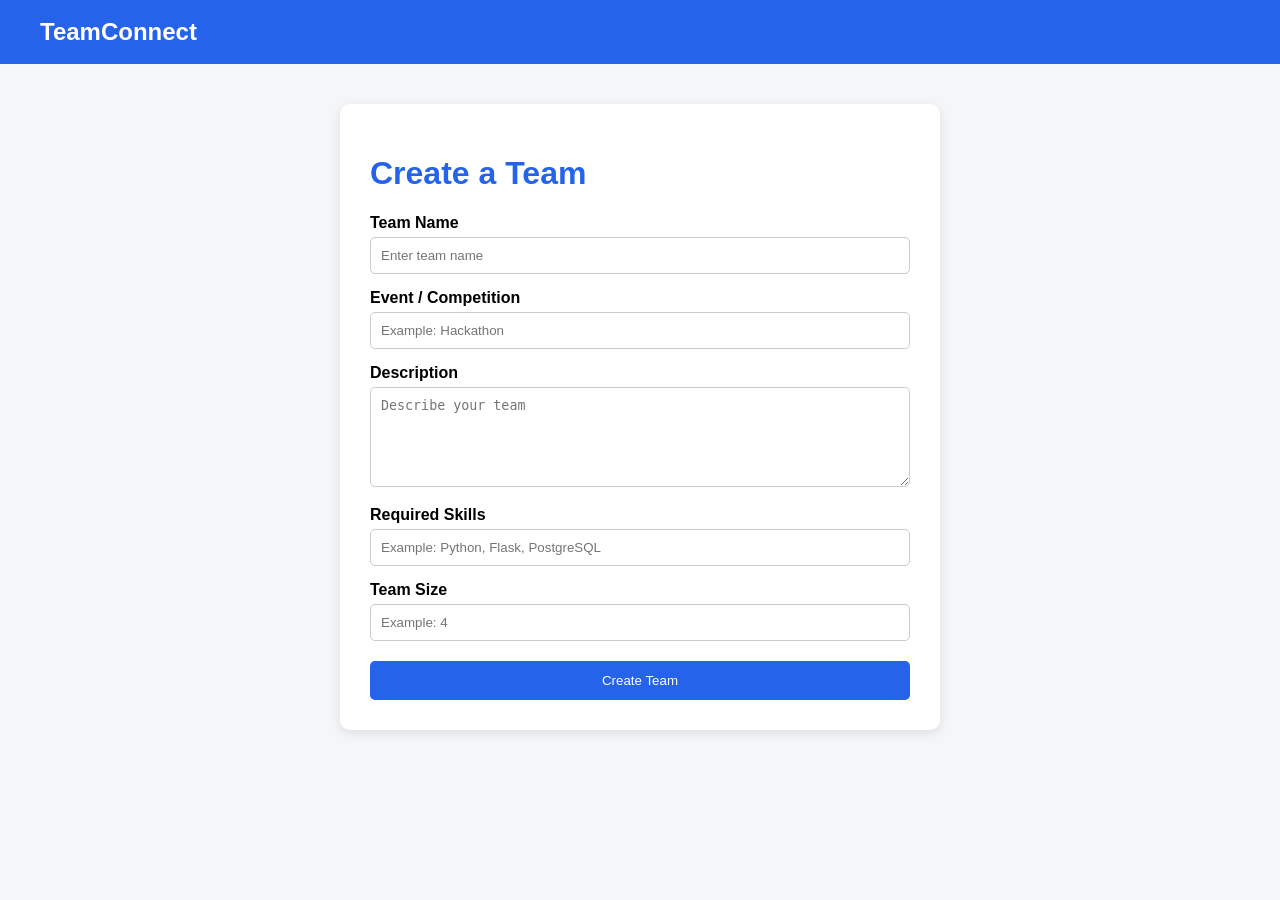
==== templates/create_team.html @ 12aaf3b6 "Add TeamConnect features" ====
<!DOCTYPE html>
<html>

<head>

    <title>Create Team - TeamConnect</title>

    <style>

        body {
            margin: 0;
            font-family: Arial, sans-serif;
            background-color: #f4f6f8;
        }

        .navbar {
            background-color: #2563eb;
            color: white;
            padding: 18px 40px;
        }

        .navbar h2 {
            margin: 0;
        }

        .container {
            width: 600px;
            margin: 40px auto;
        }

        .form-box {
            background-color: white;
            padding: 30px;
            border-radius: 10px;
            box-shadow: 0 3px 12px rgba(0,0,0,0.1);
        }

        h1 {
            color: #2563eb;
        }

        label {
            display: block;
            margin-top: 15px;
            margin-bottom: 5px;
            font-weight: bold;
        }

        input,
        textarea {
            width: 100%;
            padding: 10px;
            box-sizing: border-box;
            border: 1px solid #ccc;
            border-radius: 5px;
        }

        textarea {
            height: 100px;
            resize: vertical;
        }

        button {
            width: 100%;
            margin-top: 20px;
            padding: 12px;
            background-color: #2563eb;
            color: white;
            border: none;
            border-radius: 5px;
            cursor: pointer;
        }

        button:hover {
            background-color: #1d4ed8;
        }

    </style>

</head>

<body>

<div class="navbar">

    <h2>TeamConnect</h2>

</div>


<div class="container">

    <div class="form-box">

        <h1>Create a Team</h1>

        <form method="POST">

            <label>Team Name</label>

            <input
                type="text"
                name="team_name"
                placeholder="Enter team name"
                required
            >


            <label>Event / Competition</label>

            <input
                type="text"
                name="event"
                placeholder="Example: Hackathon"
                required
            >


            <label>Description</label>

            <textarea
                name="description"
                placeholder="Describe your team"
            ></textarea>


            <label>Required Skills</label>

            <input
                type="text"
                name="required_skills"
                placeholder="Example: Python, Flask, PostgreSQL"
            >


            <label>Team Size</label>

            <input
                type="number"
                name="team_size"
                min="2"
                max="20"
                placeholder="Example: 4"
                required
            >


            <button type="submit">
                Create Team
            </button>

        </form>

    </div>

</div>

</body>

</html>
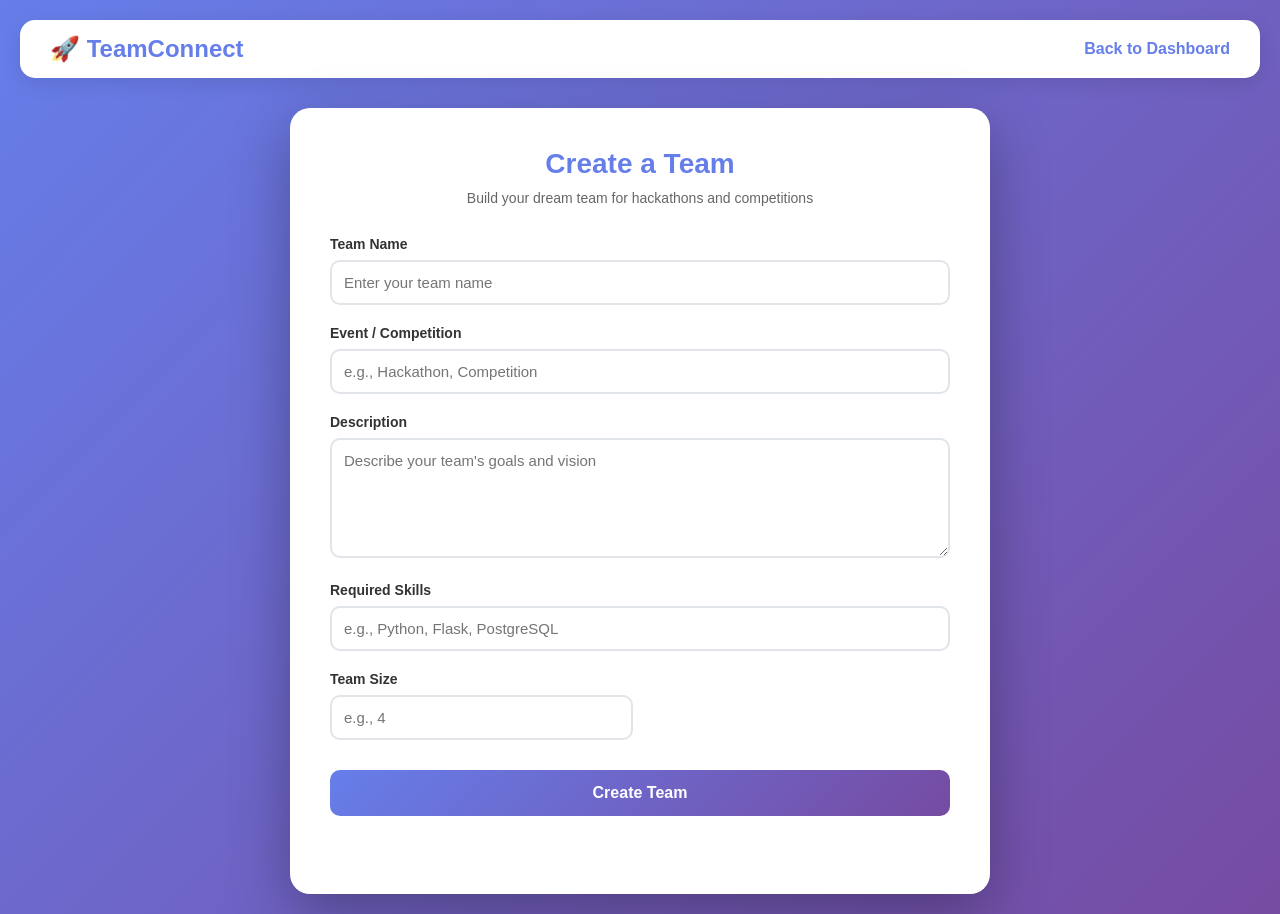
==== commit 317a3308: "added features" ====
--- a/templates/create_team.html
+++ b/templates/create_team.html
@@ -1,160 +1,226 @@
 <!DOCTYPE html>
-<html>
-
+<html lang="en">
 <head>
-
+    <meta charset="UTF-8">
+    <meta name="viewport" content="width=device-width, initial-scale=1.0">
     <title>Create Team - TeamConnect</title>
-
     <style>
+        * {
+            margin: 0;
+            padding: 0;
+            box-sizing: border-box;
+        }
 
         body {
-            margin: 0;
-            font-family: Arial, sans-serif;
-            background-color: #f4f6f8;
+            font-family: 'Segoe UI', Tahoma, Geneva, Verdana, sans-serif;
+            background: linear-gradient(135deg, #667eea 0%, #764ba2 100%);
+            min-height: 100vh;
+            padding: 20px;
         }
 
         .navbar {
-            background-color: #2563eb;
-            color: white;
-            padding: 18px 40px;
+            background: white;
+            padding: 15px 30px;
+            border-radius: 15px;
+            margin-bottom: 30px;
+            box-shadow: 0 5px 20px rgba(0, 0, 0, 0.1);
+            display: flex;
+            justify-content: space-between;
+            align-items: center;
         }
 
         .navbar h2 {
-            margin: 0;
+            color: #667eea;
+            font-size: 24px;
+        }
+
+        .navbar a {
+            color: #667eea;
+            text-decoration: none;
+            font-weight: 600;
         }
 
         .container {
-            width: 600px;
-            margin: 40px auto;
+            max-width: 700px;
+            margin: 0 auto;
         }
 
         .form-box {
-            background-color: white;
-            padding: 30px;
-            border-radius: 10px;
-            box-shadow: 0 3px 12px rgba(0,0,0,0.1);
-        }
-
-        h1 {
-            color: #2563eb;
+            background: white;
+            padding: 40px;
+            border-radius: 20px;
+            box-shadow: 0 20px 60px rgba(0, 0, 0, 0.3);
+            animation: fadeIn 0.5s ease-in;
+        }
+
+        @keyframes fadeIn {
+            from {
+                opacity: 0;
+                transform: translateY(-20px);
+            }
+            to {
+                opacity: 1;
+                transform: translateY(0);
+            }
+        }
+
+        .header {
+            text-align: center;
+            margin-bottom: 30px;
+        }
+
+        .header h1 {
+            color: #667eea;
+            font-size: 28px;
+            margin-bottom: 10px;
+        }
+
+        .header p {
+            color: #666;
+            font-size: 14px;
+        }
+
+        .form-group {
+            margin-bottom: 20px;
         }
 
         label {
             display: block;
-            margin-top: 15px;
-            margin-bottom: 5px;
-            font-weight: bold;
+            margin-bottom: 8px;
+            color: #333;
+            font-weight: 600;
+            font-size: 14px;
         }
 
         input,
+        textarea,
+        select {
+            width: 100%;
+            padding: 12px;
+            border: 2px solid #e1e5e9;
+            border-radius: 10px;
+            font-size: 15px;
+            font-family: inherit;
+            transition: all 0.3s ease;
+            background: white;
+        }
+
+        input:focus,
+        textarea:focus,
+        select:focus {
+            outline: none;
+            border-color: #667eea;
+            box-shadow: 0 0 0 3px rgba(102, 126, 234, 0.1);
+        }
+
         textarea {
-            width: 100%;
-            padding: 10px;
-            box-sizing: border-box;
-            border: 1px solid #ccc;
-            border-radius: 5px;
-        }
-
-        textarea {
-            height: 100px;
+            height: 120px;
             resize: vertical;
         }
 
         button {
             width: 100%;
-            margin-top: 20px;
-            padding: 12px;
-            background-color: #2563eb;
+            padding: 14px;
+            margin-top: 10px;
+            background: linear-gradient(135deg, #667eea 0%, #764ba2 100%);
             color: white;
             border: none;
-            border-radius: 5px;
+            border-radius: 10px;
+            font-size: 16px;
+            font-weight: bold;
             cursor: pointer;
+            transition: all 0.3s ease;
         }
 
         button:hover {
-            background-color: #1d4ed8;
-        }
-
+            transform: translateY(-2px);
+            box-shadow: 0 10px 20px rgba(102, 126, 234, 0.3);
+        }
+
+        button:active {
+            transform: translateY(0);
+        }
+
+        .back-link {
+            text-align: center;
+            margin-top: 20px;
+        }
+
+        .back-link a {
+            color: white;
+            text-decoration: none;
+            font-size: 14px;
+            font-weight: 500;
+        }
+
+        .back-link a:hover {
+            text-decoration: underline;
+        }
+
+        .form-row {
+            display: grid;
+            grid-template-columns: 1fr 1fr;
+            gap: 15px;
+        }
+
+        @media (max-width: 600px) {
+            .form-row {
+                grid-template-columns: 1fr;
+            }
+        }
     </style>
-
 </head>
 
 <body>
 
 <div class="navbar">
-
-    <h2>TeamConnect</h2>
-
+    <h2>🚀 TeamConnect</h2>
+    <a href="/dashboard">Back to Dashboard</a>
 </div>
 
-
 <div class="container">
-
     <div class="form-box">
-
-        <h1>Create a Team</h1>
+        <div class="header">
+            <h1>Create a Team</h1>
+            <p>Build your dream team for hackathons and competitions</p>
+        </div>
 
         <form method="POST">
-
-            <label>Team Name</label>
-
-            <input
-                type="text"
-                name="team_name"
-                placeholder="Enter team name"
-                required
-            >
-
-
-            <label>Event / Competition</label>
-
-            <input
-                type="text"
-                name="event"
-                placeholder="Example: Hackathon"
-                required
-            >
-
-
-            <label>Description</label>
-
-            <textarea
-                name="description"
-                placeholder="Describe your team"
-            ></textarea>
-
-
-            <label>Required Skills</label>
-
-            <input
-                type="text"
-                name="required_skills"
-                placeholder="Example: Python, Flask, PostgreSQL"
-            >
-
-
-            <label>Team Size</label>
-
-            <input
-                type="number"
-                name="team_size"
-                min="2"
-                max="20"
-                placeholder="Example: 4"
-                required
-            >
-
-
-            <button type="submit">
-                Create Team
-            </button>
-
+            <div class="form-group">
+                <label for="team_name">Team Name</label>
+                <input type="text" id="team_name" name="team_name" placeholder="Enter your team name" required>
+            </div>
+
+            <div class="form-group">
+                <label for="event">Event / Competition</label>
+                <input type="text" id="event" name="event" placeholder="e.g., Hackathon, Competition" required>
+            </div>
+
+            <div class="form-group">
+                <label for="description">Description</label>
+                <textarea id="description" name="description" placeholder="Describe your team's goals and vision"></textarea>
+            </div>
+
+            <div class="form-group">
+                <label for="required_skills">Required Skills</label>
+                <input type="text" id="required_skills" name="required_skills" placeholder="e.g., Python, Flask, PostgreSQL">
+            </div>
+
+            <div class="form-row">
+                <div class="form-group">
+                    <label for="team_size">Team Size</label>
+                    <input type="number" id="team_size" name="team_size" min="2" max="20" placeholder="e.g., 4" required>
+                </div>
+            </div>
+
+            <button type="submit">Create Team</button>
         </form>
 
+        <div class="back-link">
+            <a href="/dashboard">← Cancel and go back</a>
+        </div>
     </div>
-
 </div>
 
 </body>
-
 </html>
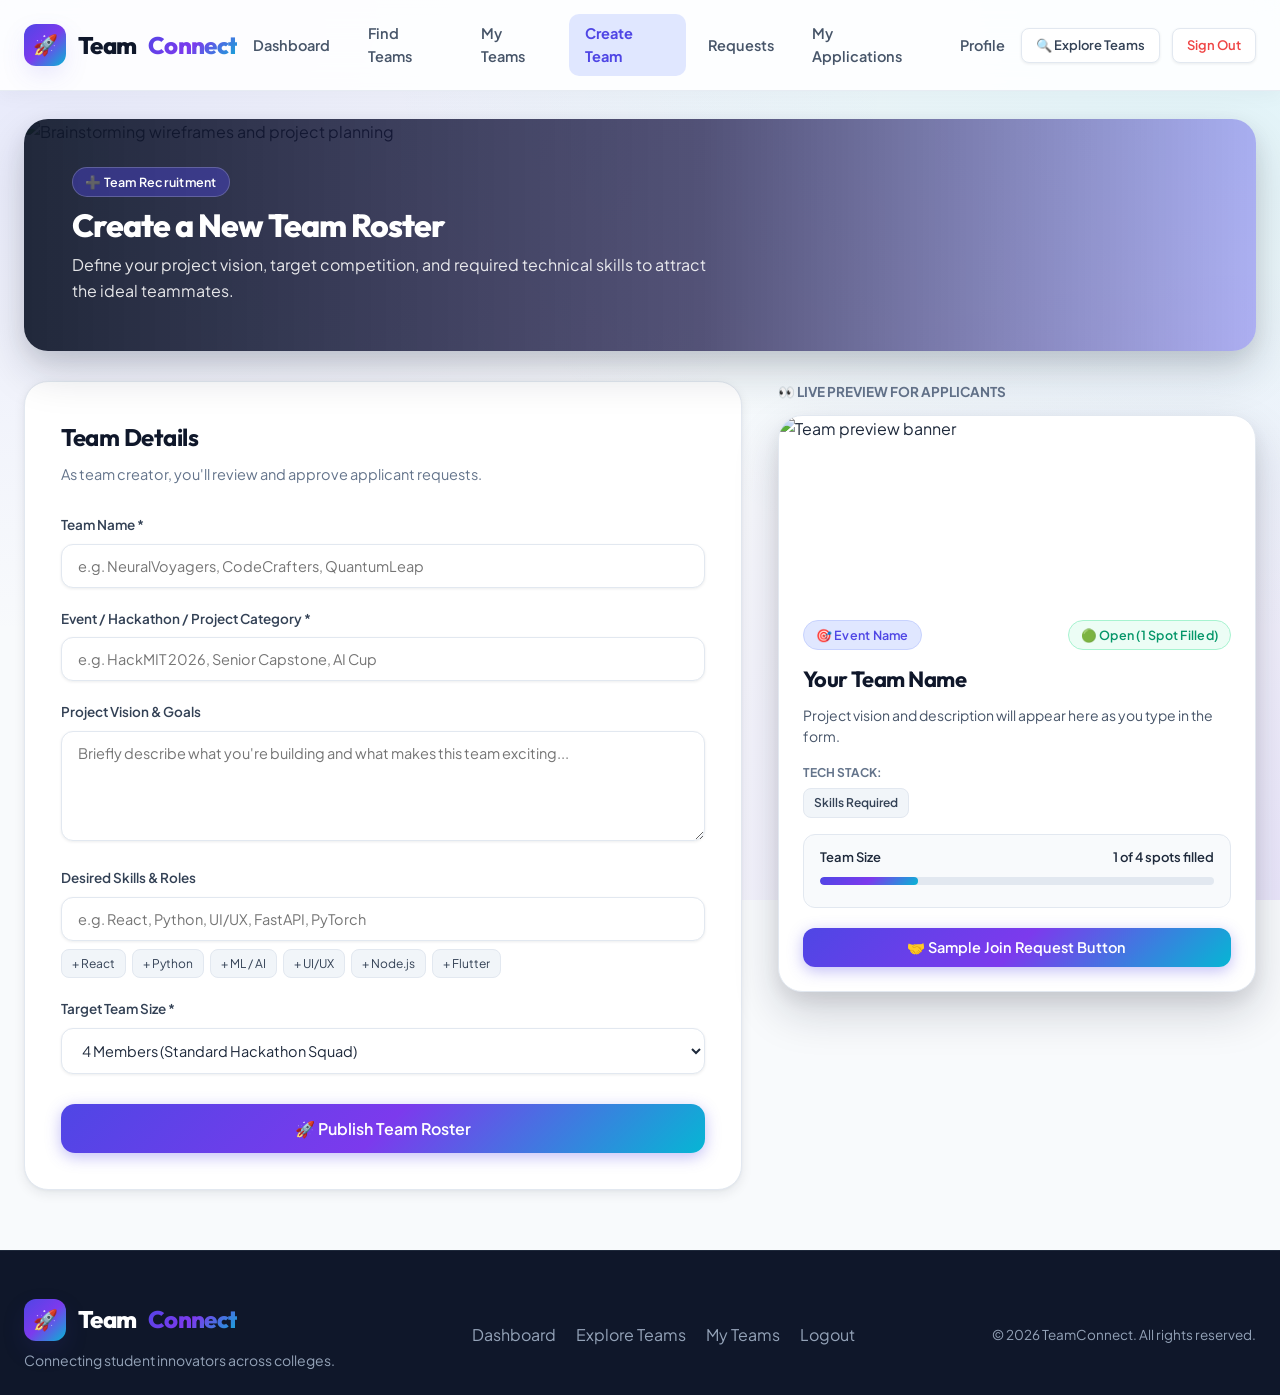
==== commit ccdbfbdf: "updated frontend" ====
--- a/templates/create_team.html
+++ b/templates/create_team.html
@@ -3,224 +3,279 @@
 <head>
     <meta charset="UTF-8">
     <meta name="viewport" content="width=device-width, initial-scale=1.0">
-    <title>Create Team - TeamConnect</title>
+    <title>Create New Team — TeamConnect</title>
+    <link rel="stylesheet" href="/static/css/style.css">
     <style>
-        * {
-            margin: 0;
-            padding: 0;
-            box-sizing: border-box;
-        }
-
-        body {
-            font-family: 'Segoe UI', Tahoma, Geneva, Verdana, sans-serif;
-            background: linear-gradient(135deg, #667eea 0%, #764ba2 100%);
-            min-height: 100vh;
-            padding: 20px;
-        }
-
-        .navbar {
-            background: white;
-            padding: 15px 30px;
-            border-radius: 15px;
-            margin-bottom: 30px;
-            box-shadow: 0 5px 20px rgba(0, 0, 0, 0.1);
+        .page-container {
+            max-width: 1320px;
+            margin: 28px auto 60px;
+            padding: 0 24px;
+            width: 100%;
+        }
+        .create-grid {
+            display: grid;
+            grid-template-columns: 1.2fr 0.8fr;
+            gap: 36px;
+            align-items: start;
+        }
+        .form-card {
+            background: var(--white);
+            border-radius: 24px;
+            padding: 36px;
+            border: 1px solid var(--slate-200);
+            box-shadow: var(--shadow-md);
+        }
+        .preview-sticky-card {
+            position: sticky;
+            top: 100px;
+            background: var(--white);
+            border-radius: 24px;
+            border: 1px solid var(--slate-200);
+            box-shadow: var(--shadow-xl);
+            overflow: hidden;
+        }
+        .preview-header-img {
+            height: 180px;
+            width: 100%;
+            object-fit: cover;
+        }
+        .preview-card-body {
+            padding: 24px;
+        }
+        .suggest-tags {
             display: flex;
-            justify-content: space-between;
-            align-items: center;
-        }
-
-        .navbar h2 {
-            color: #667eea;
-            font-size: 24px;
-        }
-
-        .navbar a {
-            color: #667eea;
-            text-decoration: none;
-            font-weight: 600;
-        }
-
-        .container {
-            max-width: 700px;
-            margin: 0 auto;
-        }
-
-        .form-box {
-            background: white;
-            padding: 40px;
-            border-radius: 20px;
-            box-shadow: 0 20px 60px rgba(0, 0, 0, 0.3);
-            animation: fadeIn 0.5s ease-in;
-        }
-
-        @keyframes fadeIn {
-            from {
-                opacity: 0;
-                transform: translateY(-20px);
-            }
-            to {
-                opacity: 1;
-                transform: translateY(0);
-            }
-        }
-
-        .header {
-            text-align: center;
-            margin-bottom: 30px;
-        }
-
-        .header h1 {
-            color: #667eea;
-            font-size: 28px;
-            margin-bottom: 10px;
-        }
-
-        .header p {
-            color: #666;
-            font-size: 14px;
-        }
-
-        .form-group {
-            margin-bottom: 20px;
-        }
-
-        label {
-            display: block;
-            margin-bottom: 8px;
-            color: #333;
-            font-weight: 600;
-            font-size: 14px;
-        }
-
-        input,
-        textarea,
-        select {
-            width: 100%;
-            padding: 12px;
-            border: 2px solid #e1e5e9;
-            border-radius: 10px;
-            font-size: 15px;
-            font-family: inherit;
-            transition: all 0.3s ease;
-            background: white;
-        }
-
-        input:focus,
-        textarea:focus,
-        select:focus {
-            outline: none;
-            border-color: #667eea;
-            box-shadow: 0 0 0 3px rgba(102, 126, 234, 0.1);
-        }
-
-        textarea {
-            height: 120px;
-            resize: vertical;
-        }
-
-        button {
-            width: 100%;
-            padding: 14px;
-            margin-top: 10px;
-            background: linear-gradient(135deg, #667eea 0%, #764ba2 100%);
-            color: white;
-            border: none;
-            border-radius: 10px;
-            font-size: 16px;
-            font-weight: bold;
+            flex-wrap: wrap;
+            gap: 6px;
+            margin-top: 8px;
+        }
+        .suggest-tag {
+            font-size: 12px;
+            padding: 4px 10px;
+            border-radius: 8px;
+            background: var(--slate-100);
+            color: var(--slate-700);
             cursor: pointer;
-            transition: all 0.3s ease;
-        }
-
-        button:hover {
-            transform: translateY(-2px);
-            box-shadow: 0 10px 20px rgba(102, 126, 234, 0.3);
-        }
-
-        button:active {
-            transform: translateY(0);
-        }
-
-        .back-link {
-            text-align: center;
-            margin-top: 20px;
-        }
-
-        .back-link a {
-            color: white;
-            text-decoration: none;
-            font-size: 14px;
-            font-weight: 500;
-        }
-
-        .back-link a:hover {
-            text-decoration: underline;
-        }
-
-        .form-row {
-            display: grid;
-            grid-template-columns: 1fr 1fr;
-            gap: 15px;
-        }
-
-        @media (max-width: 600px) {
-            .form-row {
+            border: 1px solid var(--slate-200);
+            transition: all 0.2s ease;
+        }
+        .suggest-tag:hover {
+            background: var(--primary-light);
+            color: var(--primary);
+            border-color: #c7d2fe;
+        }
+        @media (max-width: 960px) {
+            .create-grid {
                 grid-template-columns: 1fr;
+            }
+            .preview-sticky-card {
+                position: static;
             }
         }
     </style>
 </head>
-
 <body>
 
-<div class="navbar">
-    <h2>🚀 TeamConnect</h2>
-    <a href="/dashboard">Back to Dashboard</a>
-</div>
-
-<div class="container">
-    <div class="form-box">
-        <div class="header">
-            <h1>Create a Team</h1>
-            <p>Build your dream team for hackathons and competitions</p>
-        </div>
-
-        <form method="POST">
-            <div class="form-group">
-                <label for="team_name">Team Name</label>
-                <input type="text" id="team_name" name="team_name" placeholder="Enter your team name" required>
-            </div>
-
-            <div class="form-group">
-                <label for="event">Event / Competition</label>
-                <input type="text" id="event" name="event" placeholder="e.g., Hackathon, Competition" required>
-            </div>
-
-            <div class="form-group">
-                <label for="description">Description</label>
-                <textarea id="description" name="description" placeholder="Describe your team's goals and vision"></textarea>
-            </div>
-
-            <div class="form-group">
-                <label for="required_skills">Required Skills</label>
-                <input type="text" id="required_skills" name="required_skills" placeholder="e.g., Python, Flask, PostgreSQL">
-            </div>
-
-            <div class="form-row">
-                <div class="form-group">
-                    <label for="team_size">Team Size</label>
-                    <input type="number" id="team_size" name="team_size" min="2" max="20" placeholder="e.g., 4" required>
-                </div>
-            </div>
-
-            <button type="submit">Create Team</button>
-        </form>
-
-        <div class="back-link">
-            <a href="/dashboard">← Cancel and go back</a>
+    <!-- Unified Navbar -->
+    <header class="tc-navbar">
+        <div class="tc-nav-container">
+            <a href="/dashboard" class="tc-logo">
+                <div class="tc-logo-badge">🚀</div>
+                Team<span>Connect</span>
+            </a>
+            <nav class="tc-nav-links">
+                <a href="/dashboard" class="tc-nav-link">Dashboard</a>
+                <a href="/find-teams" class="tc-nav-link">Find Teams</a>
+                <a href="/my-teams" class="tc-nav-link">My Teams</a>
+                <a href="/create-team" class="tc-nav-link active">Create Team</a>
+                <a href="/requests" class="tc-nav-link">Requests</a>
+                <a href="/my-requests" class="tc-nav-link">My Applications</a>
+                <a href="/profile" class="tc-nav-link">Profile</a>
+            </nav>
+            <div class="tc-nav-actions">
+                <a href="/find-teams" class="tc-btn tc-btn-secondary tc-btn-sm">🔍 Explore Teams</a>
+                <a href="/logout" class="tc-btn tc-btn-secondary tc-btn-sm" style="color: var(--danger);">Sign Out</a>
+            </div>
+        </div>
+    </header>
+
+    <div class="page-container">
+        <!-- Hero Photo Banner -->
+        <div class="tc-hero-photo-banner" style="min-height: 220px; margin-bottom: 30px;">
+            <img class="tc-hero-bg-img" src="https://images.unsplash.com/photo-1531403009284-440f080d1e12?auto=format&fit=crop&w=1200&q=80" alt="Brainstorming wireframes and project planning">
+            <div class="tc-hero-overlay"></div>
+            <div class="tc-hero-content">
+                <div class="tc-badge tc-badge-primary" style="margin-bottom: 10px; background: rgba(79, 70, 229, 0.4); color: white; border: 1px solid rgba(255,255,255,0.2);">
+                    ➕ Team Recruitment
+                </div>
+                <h1 class="tc-hero-title" style="font-size: 32px; margin-bottom: 8px;">Create a New Team Roster</h1>
+                <p class="tc-hero-subtitle" style="margin-bottom: 0;">
+                    Define your project vision, target competition, and required technical skills to attract the ideal teammates.
+                </p>
+            </div>
+        </div>
+
+        <div class="create-grid">
+            <!-- Form Card -->
+            <div class="form-card">
+                <h2 style="font-size: 24px; margin-bottom: 6px; color: var(--slate-900);">Team Details</h2>
+                <p style="color: var(--slate-500); font-size: 14.5px; margin-bottom: 28px;">As team creator, you'll review and approve applicant requests.</p>
+
+                <form method="POST" action="/create-team">
+                    <div class="tc-form-group">
+                        <label class="tc-label" for="team_name">Team Name *</label>
+                        <input class="tc-input" type="text" id="team_name" name="team_name" placeholder="e.g. NeuralVoyagers, CodeCrafters, QuantumLeap" required oninput="updateLivePreview()">
+                    </div>
+
+                    <div class="tc-form-group">
+                        <label class="tc-label" for="event">Event / Hackathon / Project Category *</label>
+                        <input class="tc-input" type="text" id="event" name="event" placeholder="e.g. HackMIT 2026, Senior Capstone, AI Cup" required oninput="updateLivePreview()">
+                    </div>
+
+                    <div class="tc-form-group">
+                        <label class="tc-label" for="description">Project Vision & Goals</label>
+                        <textarea class="tc-textarea" id="description" name="description" placeholder="Briefly describe what you're building and what makes this team exciting..." oninput="updateLivePreview()"></textarea>
+                    </div>
+
+                    <div class="tc-form-group">
+                        <label class="tc-label" for="required_skills">Desired Skills & Roles</label>
+                        <input class="tc-input" type="text" id="required_skills" name="required_skills" placeholder="e.g. React, Python, UI/UX, FastAPI, PyTorch" oninput="updateLivePreview()">
+                        <div class="suggest-tags">
+                            <span class="suggest-tag" onclick="appendSkill('React')">+ React</span>
+                            <span class="suggest-tag" onclick="appendSkill('Python')">+ Python</span>
+                            <span class="suggest-tag" onclick="appendSkill('Machine Learning')">+ ML / AI</span>
+                            <span class="suggest-tag" onclick="appendSkill('UI/UX Figma')">+ UI/UX</span>
+                            <span class="suggest-tag" onclick="appendSkill('Node.js')">+ Node.js</span>
+                            <span class="suggest-tag" onclick="appendSkill('Flutter')">+ Flutter</span>
+                        </div>
+                    </div>
+
+                    <div class="tc-form-group">
+                        <label class="tc-label" for="team_size">Target Team Size *</label>
+                        <select class="tc-select" id="team_size" name="team_size" required onchange="updateLivePreview()">
+                            <option value="2">2 Members (Duo)</option>
+                            <option value="3">3 Members (Trio)</option>
+                            <option value="4" selected>4 Members (Standard Hackathon Squad)</option>
+                            <option value="5">5 Members</option>
+                            <option value="6">6 Members</option>
+                            <option value="8">8 Members (Large Capstone Group)</option>
+                        </select>
+                    </div>
+
+                    <button type="submit" class="tc-btn tc-btn-primary tc-btn-lg" style="width: 100%; margin-top: 10px;">
+                        🚀 Publish Team Roster
+                    </button>
+                </form>
+            </div>
+
+            <!-- Live Card Preview -->
+            <div>
+                <div style="font-size: 13.5px; font-weight: 700; color: var(--slate-500); text-transform: uppercase; margin-bottom: 12px; display: flex; align-items: center; gap: 6px;">
+                    <span>👀 Live Preview for Applicants</span>
+                </div>
+                <div class="preview-sticky-card">
+                    <img class="preview-header-img" src="https://images.unsplash.com/photo-1504384308090-c894fdcc538d?auto=format&fit=crop&w=600&q=80" alt="Team preview banner">
+                    <div class="preview-card-body">
+                        <div style="display: flex; justify-content: space-between; align-items: center; margin-bottom: 12px;">
+                            <span class="tc-badge tc-badge-primary" id="preview-event">🎯 Event Name</span>
+                            <span class="tc-badge tc-badge-open">🟢 Open (1 Spot Filled)</span>
+                        </div>
+                        <h3 id="preview-name" style="font-size: 22px; color: var(--slate-900); margin-bottom: 8px;">Your Team Name</h3>
+                        <p id="preview-desc" style="color: var(--slate-600); font-size: 14px; line-height: 1.5; margin-bottom: 16px;">
+                            Project vision and description will appear here as you type in the form.
+                        </p>
+                        
+                        <div style="margin-bottom: 16px;">
+                            <div style="font-size: 12px; font-weight: 700; color: var(--slate-500); margin-bottom: 6px;">TECH STACK:</div>
+                            <div id="preview-skills" style="display: flex; flex-wrap: wrap; gap: 6px;">
+                                <span class="tc-skill-tag">Skills Required</span>
+                            </div>
+                        </div>
+
+                        <div style="background: var(--slate-50); padding: 12px 16px; border-radius: 12px; border: 1px solid var(--slate-200); margin-bottom: 20px;">
+                            <div style="display: flex; justify-content: space-between; font-size: 13px; font-weight: 600;">
+                                <span>Team Size</span>
+                                <span id="preview-capacity">1 of 4 spots filled</span>
+                            </div>
+                            <div class="tc-progress">
+                                <div class="tc-progress-bar" id="preview-progress" style="width: 25%;"></div>
+                            </div>
+                        </div>
+
+                        <button class="tc-btn tc-btn-primary" style="width: 100%;" disabled>
+                            🤝 Sample Join Request Button
+                        </button>
+                    </div>
+                </div>
+            </div>
         </div>
     </div>
-</div>
+
+    <!-- Global Footer -->
+    <footer class="tc-footer">
+        <div class="tc-footer-content">
+            <div>
+                <div class="tc-logo" style="color: white; margin-bottom: 8px;">
+                    <div class="tc-logo-badge">🚀</div>
+                    Team<span style="color: #818cf8;">Connect</span>
+                </div>
+                <p style="font-size: 14px;">Connecting student innovators across colleges.</p>
+            </div>
+            <div class="tc-footer-links">
+                <a href="/dashboard">Dashboard</a>
+                <a href="/find-teams">Explore Teams</a>
+                <a href="/my-teams">My Teams</a>
+                <a href="/logout">Logout</a>
+            </div>
+            <p style="font-size: 13.5px;">© 2026 TeamConnect. All rights reserved.</p>
+        </div>
+    </footer>
+
+    <script>
+        function appendSkill(skill) {
+            const input = document.getElementById('required_skills');
+            if (!input.value) {
+                input.value = skill;
+            } else if (!input.value.includes(skill)) {
+                input.value += ', ' + skill;
+            }
+            updateLivePreview();
+        }
+
+        function updateLivePreview() {
+            const name = document.getElementById('team_name').value.trim();
+            const event = document.getElementById('event').value.trim();
+            const desc = document.getElementById('description').value.trim();
+            const skills = document.getElementById('required_skills').value.trim();
+            const size = document.getElementById('team_size').value;
+
+            document.getElementById('preview-name').textContent = name || 'Your Team Name';
+            document.getElementById('preview-event').textContent = event ? '🎯 ' + event : '🎯 Event Name';
+            document.getElementById('preview-desc').textContent = desc || 'Project vision and description will appear here as you type in the form.';
+            document.getElementById('preview-capacity').textContent = `1 of ${size} spots filled`;
+            
+            const pct = Math.round((1 / parseInt(size)) * 100);
+            document.getElementById('preview-progress').style.width = pct + '%';
+
+            const skillsContainer = document.getElementById('preview-skills');
+            skillsContainer.innerHTML = '';
+            if (skills) {
+                skills.split(',').forEach(s => {
+                    const trimmed = s.trim();
+                    if (trimmed) {
+                        const tag = document.createElement('span');
+                        tag.className = 'tc-skill-tag';
+                        tag.textContent = trimmed;
+                        skillsContainer.appendChild(tag);
+                    }
+                });
+            } else {
+                const tag = document.createElement('span');
+                tag.className = 'tc-skill-tag';
+                tag.textContent = 'Open Stack';
+                skillsContainer.appendChild(tag);
+            }
+        }
+    </script>
 
 </body>
 </html>
--- a/static/css/style.css
+++ b/static/css/style.css
@@ -0,0 +1,631 @@
+/* ==========================================================================
+   TeamConnect Design System — Ultra-Modern Campus Collaboration Platform
+   ========================================================================== */
+
+@import url('https://fonts.googleapis.com/css2?family=Outfit:wght@400;500;600;700;800&family=Plus+Jakarta+Sans:wght@300;400;500;600;700;800&display=swap');
+
+:root {
+    /* Brand Colors */
+    --primary: #4f46e5;
+    --primary-hover: #4338ca;
+    --primary-light: #e0e7ff;
+    --primary-glow: rgba(79, 70, 229, 0.35);
+    
+    --secondary: #8b5cf6;
+    --secondary-hover: #7c3aed;
+    --secondary-light: #ede9fe;
+    
+    --accent: #06b6d4;
+    --accent-glow: rgba(6, 182, 212, 0.35);
+
+    --success: #10b981;
+    --success-light: #d1fae5;
+    --warning: #f59e0b;
+    --warning-light: #fef3c7;
+    --danger: #ef4444;
+    --danger-light: #fee2e2;
+
+    /* Neutrals & Dark Theme Accents */
+    --slate-900: #0f172a;
+    --slate-800: #1e293b;
+    --slate-700: #334155;
+    --slate-600: #475569;
+    --slate-500: #64748b;
+    --slate-400: #94a3b8;
+    --slate-300: #cbd5e1;
+    --slate-200: #e2e8f0;
+    --slate-100: #f1f5f9;
+    --slate-50: #f8fafc;
+    --white: #ffffff;
+
+    /* Gradients */
+    --grad-primary: linear-gradient(135deg, #4f46e5 0%, #7c3aed 50%, #06b6d4 100%);
+    --grad-hero: linear-gradient(135deg, #1e1b4b 0%, #312e81 40%, #4338ca 100%);
+    --grad-card-glow: radial-gradient(circle at top left, rgba(99, 102, 241, 0.15), transparent 70%);
+    --grad-mesh: radial-gradient(at 0% 0%, rgba(99, 102, 241, 0.12) 0px, transparent 50%),
+                 radial-gradient(at 100% 100%, rgba(139, 92, 246, 0.12) 0px, transparent 50%),
+                 radial-gradient(at 100% 0%, rgba(6, 182, 212, 0.10) 0px, transparent 50%);
+
+    /* Shadows */
+    --shadow-sm: 0 1px 3px rgba(15, 23, 42, 0.08);
+    --shadow-md: 0 4px 12px rgba(15, 23, 42, 0.08), 0 1px 3px rgba(15, 23, 42, 0.04);
+    --shadow-lg: 0 12px 30px rgba(15, 23, 42, 0.12), 0 4px 12px rgba(15, 23, 42, 0.06);
+    --shadow-xl: 0 20px 45px rgba(15, 23, 42, 0.18), 0 8px 20px rgba(15, 23, 42, 0.08);
+    --shadow-glow: 0 10px 30px -10px var(--primary-glow);
+
+    /* Glassmorphism */
+    --glass-bg: rgba(255, 255, 255, 0.88);
+    --glass-bg-dark: rgba(15, 23, 42, 0.85);
+    --glass-border: rgba(255, 255, 255, 0.5);
+    --glass-blur: blur(16px);
+}
+
+/* ==========================================================================
+   Base Styles & Reset
+   ========================================================================== */
+* {
+    margin: 0;
+    padding: 0;
+    box-sizing: border-box;
+}
+
+body {
+    font-family: 'Plus Jakarta Sans', -apple-system, BlinkMacSystemFont, 'Segoe UI', Roboto, sans-serif;
+    background-color: #f8fafc;
+    background-image: var(--grad-mesh);
+    background-attachment: fixed;
+    color: var(--slate-800);
+    line-height: 1.6;
+    min-height: 100vh;
+    display: flex;
+    flex-direction: column;
+    overflow-x: hidden;
+}
+
+h1, h2, h3, h4, h5, h6 {
+    font-family: 'Outfit', sans-serif;
+    color: var(--slate-900);
+    letter-spacing: -0.02em;
+    font-weight: 700;
+}
+
+a {
+    color: inherit;
+    text-decoration: none;
+    transition: all 0.2s cubic-bezier(0.4, 0, 0.2, 1);
+}
+
+img {
+    max-width: 100%;
+    display: block;
+    object-fit: cover;
+}
+
+/* ==========================================================================
+   Navigation Bar
+   ========================================================================== */
+.tc-navbar {
+    position: sticky;
+    top: 0;
+    z-index: 999;
+    background: rgba(255, 255, 255, 0.88);
+    backdrop-filter: var(--glass-blur);
+    -webkit-backdrop-filter: var(--glass-blur);
+    border-bottom: 1px solid rgba(226, 232, 240, 0.8);
+    box-shadow: 0 4px 20px rgba(15, 23, 42, 0.04);
+    transition: all 0.3s ease;
+}
+
+.tc-nav-container {
+    max-width: 1320px;
+    margin: 0 auto;
+    padding: 14px 24px;
+    display: flex;
+    align-items: center;
+    justify-content: space-between;
+}
+
+.tc-logo {
+    display: flex;
+    align-items: center;
+    gap: 12px;
+    font-family: 'Outfit', sans-serif;
+    font-size: 24px;
+    font-weight: 800;
+    color: var(--slate-900);
+    letter-spacing: -0.03em;
+}
+
+.tc-logo-badge {
+    width: 42px;
+    height: 42px;
+    border-radius: 12px;
+    background: var(--grad-primary);
+    display: flex;
+    align-items: center;
+    justify-content: center;
+    color: var(--white);
+    font-size: 20px;
+    box-shadow: var(--shadow-glow);
+    transition: transform 0.3s ease;
+}
+
+.tc-logo:hover .tc-logo-badge {
+    transform: rotate(8deg) scale(1.05);
+}
+
+.tc-logo span {
+    background: var(--grad-primary);
+    -webkit-background-clip: text;
+    -webkit-text-fill-color: transparent;
+    background-clip: text;
+}
+
+.tc-nav-links {
+    display: flex;
+    align-items: center;
+    gap: 6px;
+}
+
+.tc-nav-link {
+    display: inline-flex;
+    align-items: center;
+    gap: 8px;
+    padding: 8px 16px;
+    border-radius: 10px;
+    font-size: 14.5px;
+    font-weight: 600;
+    color: var(--slate-600);
+    transition: all 0.2s ease;
+}
+
+.tc-nav-link:hover {
+    color: var(--primary);
+    background: rgba(79, 70, 229, 0.08);
+    transform: translateY(-1px);
+}
+
+.tc-nav-link.active {
+    color: var(--primary);
+    background: var(--primary-light);
+    font-weight: 700;
+}
+
+.tc-nav-actions {
+    display: flex;
+    align-items: center;
+    gap: 12px;
+}
+
+.tc-nav-user-pill {
+    display: flex;
+    align-items: center;
+    gap: 10px;
+    padding: 6px 14px 6px 8px;
+    background: var(--white);
+    border: 1px solid var(--slate-200);
+    border-radius: 999px;
+    box-shadow: var(--shadow-sm);
+    transition: all 0.2s ease;
+}
+
+.tc-nav-user-pill:hover {
+    border-color: var(--primary);
+    box-shadow: 0 4px 12px rgba(79, 70, 229, 0.12);
+}
+
+.tc-avatar-circle {
+    width: 32px;
+    height: 32px;
+    border-radius: 50%;
+    background: var(--grad-primary);
+    color: white;
+    display: flex;
+    align-items: center;
+    justify-content: center;
+    font-weight: 700;
+    font-size: 13px;
+    object-fit: cover;
+}
+
+.tc-nav-user-name {
+    font-size: 14px;
+    font-weight: 600;
+    color: var(--slate-800);
+}
+
+/* ==========================================================================
+   Buttons
+   ========================================================================== */
+.tc-btn {
+    display: inline-flex;
+    align-items: center;
+    justify-content: center;
+    gap: 8px;
+    padding: 10px 22px;
+    border-radius: 12px;
+    font-family: 'Plus Jakarta Sans', sans-serif;
+    font-size: 14.5px;
+    font-weight: 600;
+    cursor: pointer;
+    border: none;
+    outline: none;
+    transition: all 0.25s cubic-bezier(0.4, 0, 0.2, 1);
+    text-decoration: none;
+    white-space: nowrap;
+}
+
+.tc-btn:hover {
+    transform: translateY(-2px);
+}
+
+.tc-btn:active {
+    transform: translateY(0);
+}
+
+.tc-btn-primary {
+    background: var(--grad-primary);
+    color: var(--white);
+    box-shadow: 0 4px 15px rgba(79, 70, 229, 0.35);
+}
+
+.tc-btn-primary:hover {
+    box-shadow: 0 8px 25px rgba(79, 70, 229, 0.45);
+    filter: brightness(1.05);
+}
+
+.tc-btn-secondary {
+    background: var(--white);
+    color: var(--slate-700);
+    border: 1px solid var(--slate-200);
+    box-shadow: var(--shadow-sm);
+}
+
+.tc-btn-secondary:hover {
+    background: var(--slate-50);
+    color: var(--primary);
+    border-color: var(--primary-light);
+    box-shadow: var(--shadow-md);
+}
+
+.tc-btn-success {
+    background: linear-gradient(135deg, #10b981 0%, #059669 100%);
+    color: white;
+    box-shadow: 0 4px 15px rgba(16, 185, 129, 0.3);
+}
+
+.tc-btn-success:hover {
+    box-shadow: 0 8px 25px rgba(16, 185, 129, 0.4);
+}
+
+.tc-btn-danger {
+    background: linear-gradient(135deg, #ef4444 0%, #dc2626 100%);
+    color: white;
+    box-shadow: 0 4px 15px rgba(239, 68, 68, 0.3);
+}
+
+.tc-btn-danger:hover {
+    box-shadow: 0 8px 25px rgba(239, 68, 68, 0.4);
+}
+
+.tc-btn-outline {
+    background: transparent;
+    color: var(--primary);
+    border: 1.5px solid var(--primary);
+}
+
+.tc-btn-outline:hover {
+    background: var(--primary-light);
+}
+
+.tc-btn-sm {
+    padding: 6px 14px;
+    font-size: 13px;
+    border-radius: 8px;
+}
+
+.tc-btn-lg {
+    padding: 14px 30px;
+    font-size: 16px;
+    border-radius: 14px;
+}
+
+/* ==========================================================================
+   Alerts & Notifications
+   ========================================================================== */
+.tc-alert {
+    display: flex;
+    align-items: center;
+    gap: 12px;
+    padding: 14px 20px;
+    border-radius: 14px;
+    margin-bottom: 24px;
+    font-size: 14.5px;
+    font-weight: 500;
+    box-shadow: var(--shadow-sm);
+    animation: tcSlideDown 0.3s cubic-bezier(0.16, 1, 0.3, 1);
+}
+
+.tc-alert-success {
+    background: #ecfdf5;
+    border: 1px solid #a7f3d0;
+    color: #065f46;
+}
+
+.tc-alert-danger {
+    background: #fef2f2;
+    border: 1px solid #fecaca;
+    color: #991b1b;
+}
+
+.tc-alert-info {
+    background: #eef2ff;
+    border: 1px solid #c7d2fe;
+    color: #3730a3;
+}
+
+@keyframes tcSlideDown {
+    from {
+        opacity: 0;
+        transform: translateY(-12px);
+    }
+    to {
+        opacity: 1;
+        transform: translateY(0);
+    }
+}
+
+/* ==========================================================================
+   Glassmorphic & Content Cards
+   ========================================================================== */
+.tc-card {
+    background: var(--white);
+    border-radius: 20px;
+    border: 1px solid rgba(226, 232, 240, 0.8);
+    box-shadow: var(--shadow-md);
+    transition: all 0.3s cubic-bezier(0.4, 0, 0.2, 1);
+    position: relative;
+    overflow: hidden;
+}
+
+.tc-card:hover {
+    box-shadow: var(--shadow-xl);
+    border-color: rgba(99, 102, 241, 0.25);
+    transform: translateY(-4px);
+}
+
+.tc-card-glass {
+    background: rgba(255, 255, 255, 0.9);
+    backdrop-filter: var(--glass-blur);
+    -webkit-backdrop-filter: var(--glass-blur);
+    border: 1px solid rgba(255, 255, 255, 0.6);
+}
+
+/* ==========================================================================
+   Badges, Pills & Tags
+   ========================================================================== */
+.tc-badge {
+    display: inline-flex;
+    align-items: center;
+    gap: 6px;
+    padding: 4px 12px;
+    border-radius: 999px;
+    font-size: 12.5px;
+    font-weight: 600;
+    letter-spacing: 0.02em;
+}
+
+.tc-badge-open {
+    background: #ecfdf5;
+    color: #059669;
+    border: 1px solid #a7f3d0;
+}
+
+.tc-badge-warning {
+    background: #fffbeb;
+    color: #d97706;
+    border: 1px solid #fde68a;
+}
+
+.tc-badge-full {
+    background: #fef2f2;
+    color: #dc2626;
+    border: 1px solid #fecaca;
+}
+
+.tc-badge-primary {
+    background: var(--primary-light);
+    color: var(--primary);
+    border: 1px solid #c7d2fe;
+}
+
+.tc-badge-dark {
+    background: var(--slate-800);
+    color: var(--white);
+}
+
+.tc-skill-tag {
+    display: inline-flex;
+    align-items: center;
+    gap: 4px;
+    background: #f1f5f9;
+    color: var(--slate-700);
+    padding: 4px 10px;
+    border-radius: 8px;
+    font-size: 12px;
+    font-weight: 600;
+    border: 1px solid #e2e8f0;
+    transition: all 0.2s ease;
+}
+
+.tc-skill-tag:hover {
+    background: var(--primary-light);
+    color: var(--primary);
+    border-color: #c7d2fe;
+}
+
+/* ==========================================================================
+   Input & Form Controls
+   ========================================================================== */
+.tc-form-group {
+    margin-bottom: 20px;
+}
+
+.tc-label {
+    display: block;
+    font-size: 13.5px;
+    font-weight: 600;
+    color: var(--slate-700);
+    margin-bottom: 8px;
+}
+
+.tc-input, .tc-select, .tc-textarea {
+    width: 100%;
+    padding: 12px 16px;
+    font-family: inherit;
+    font-size: 14.5px;
+    color: var(--slate-800);
+    background: var(--white);
+    border: 1.5px solid var(--slate-200);
+    border-radius: 12px;
+    transition: all 0.2s ease;
+    box-shadow: var(--shadow-sm);
+}
+
+.tc-input:focus, .tc-select:focus, .tc-textarea:focus {
+    outline: none;
+    border-color: var(--primary);
+    box-shadow: 0 0 0 4px rgba(79, 70, 229, 0.15);
+    background: var(--white);
+}
+
+.tc-textarea {
+    min-height: 110px;
+    resize: vertical;
+}
+
+/* ==========================================================================
+   Hero Banners with Real-Time Photographic Styling
+   ========================================================================== */
+.tc-hero-photo-banner {
+    position: relative;
+    border-radius: 24px;
+    overflow: hidden;
+    min-height: 280px;
+    display: flex;
+    align-items: center;
+    box-shadow: var(--shadow-xl);
+    margin-bottom: 40px;
+}
+
+.tc-hero-bg-img {
+    position: absolute;
+    inset: 0;
+    width: 100%;
+    height: 100%;
+    object-fit: cover;
+    z-index: 1;
+    filter: brightness(0.7) contrast(1.1);
+    transition: transform 0.6s ease;
+}
+
+.tc-hero-photo-banner:hover .tc-hero-bg-img {
+    transform: scale(1.03);
+}
+
+.tc-hero-overlay {
+    position: absolute;
+    inset: 0;
+    background: linear-gradient(90deg, rgba(15, 23, 42, 0.92) 0%, rgba(30, 27, 75, 0.75) 55%, rgba(79, 70, 229, 0.4) 100%);
+    z-index: 2;
+}
+
+.tc-hero-content {
+    position: relative;
+    z-index: 3;
+    padding: 48px;
+    max-width: 750px;
+    color: var(--white);
+}
+
+.tc-hero-title {
+    font-size: 38px;
+    font-weight: 800;
+    color: var(--white);
+    line-height: 1.15;
+    margin-bottom: 14px;
+    letter-spacing: -0.03em;
+}
+
+.tc-hero-subtitle {
+    font-size: 16px;
+    color: rgba(255, 255, 255, 0.88);
+    line-height: 1.6;
+    margin-bottom: 24px;
+}
+
+/* ==========================================================================
+   Progress Bar
+   ========================================================================== */
+.tc-progress {
+    width: 100%;
+    height: 8px;
+    background: var(--slate-200);
+    border-radius: 999px;
+    overflow: hidden;
+    margin: 10px 0;
+}
+
+.tc-progress-bar {
+    height: 100%;
+    background: var(--grad-primary);
+    border-radius: 999px;
+    transition: width 0.4s ease;
+}
+
+/* ==========================================================================
+   Footer
+   ========================================================================== */
+.tc-footer {
+    margin-top: auto;
+    background: var(--slate-900);
+    color: var(--slate-400);
+    padding: 48px 24px 24px;
+    border-top: 1px solid var(--slate-800);
+}
+
+.tc-footer-content {
+    max-width: 1320px;
+    margin: 0 auto;
+    display: flex;
+    justify-content: space-between;
+    align-items: center;
+    flex-wrap: wrap;
+    gap: 20px;
+}
+
+.tc-footer-links {
+    display: flex;
+    gap: 20px;
+}
+
+.tc-footer-links a:hover {
+    color: var(--white);
+}
+
+/* ==========================================================================
+   Responsiveness
+   ========================================================================== */
+@media (max-width: 900px) {
+    .tc-nav-links {
+        display: none;
+    }
+    
+    .tc-hero-title {
+        font-size: 28px;
+    }
+    
+    .tc-hero-content {
+        padding: 30px 20px;
+    }
+}
